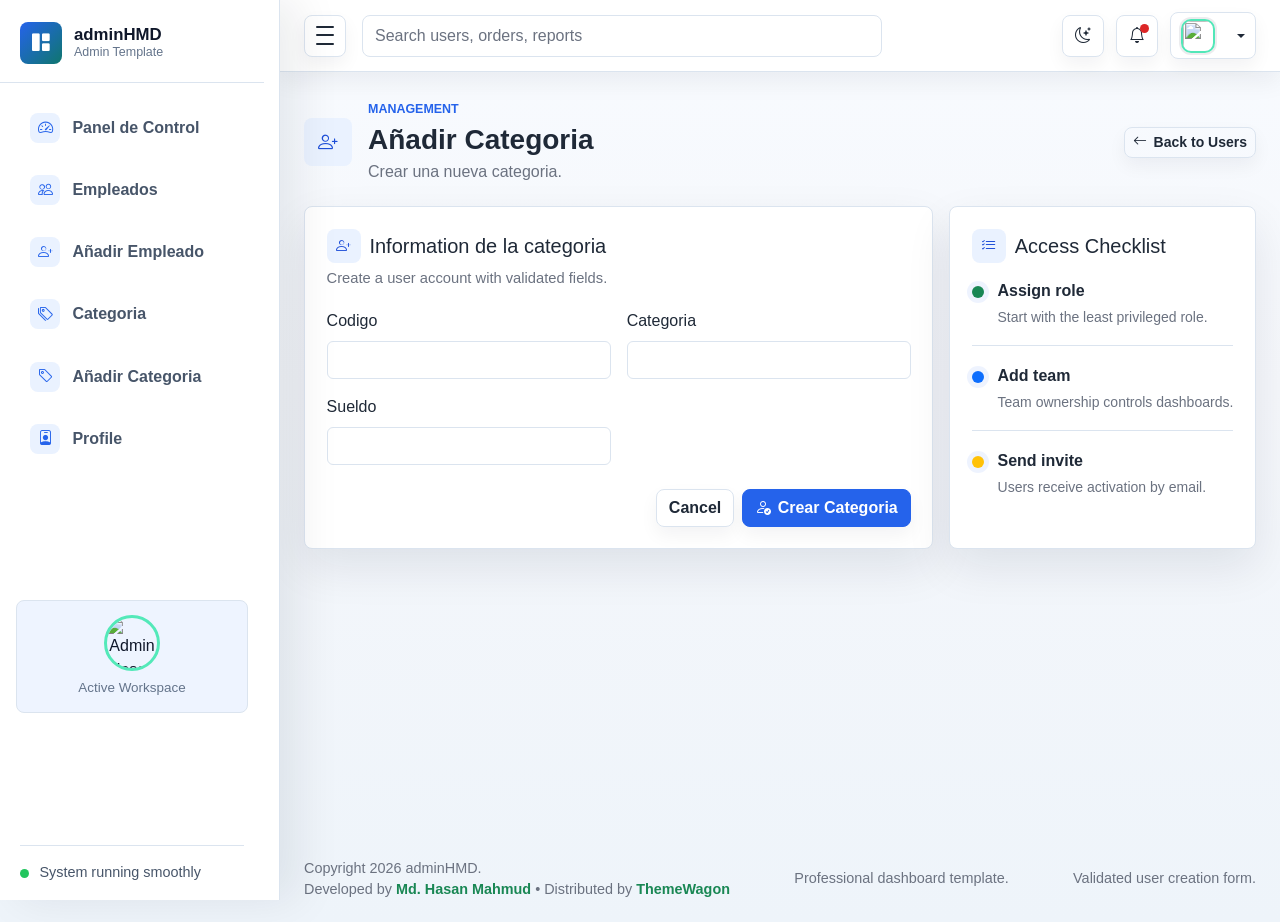
==== Front-end2/adminhmd-1.0.0/html/addCategoria.html @ ddd58ca4 "Commit inicial" ====
<!DOCTYPE html>
<html lang="en">
<head>
  <meta charset="UTF-8">
  <meta name="viewport" content="width=device-width, initial-scale=1.0">
  <meta name="description" content="adminHMD professional admin dashboard template">
  <title>Añadir Categoria | adminHMD</title>

  <link rel="stylesheet" href="../assets/css/bootstrap.min.css">
  <link rel="stylesheet" href="../assets/vendors/bootstrap-icons/bootstrap-icons.css">
  <link rel="stylesheet" href="../assets/css/style.css">
</head>

<body>
  <div class="admin-shell">
    <div class="sidebar-backdrop" data-sidebar-close></div>
    <aside class="admin-sidebar" id="adminSidebar" aria-label="Main navigation">
      <div class="sidebar-header">
        <a class="brand-mark" href="index.html" aria-label="adminHMD dashboard">
          <span class="brand-icon"><i class="bi bi-grid-1x2-fill" aria-hidden="true"></i></span>
          <span class="brand-copy">
            <span class="brand-title">adminHMD</span>
            <span class="brand-subtitle">Admin Template</span>
          </span>
        </a>
      </div>

      <nav class="sidebar-nav">
        <a class="nav-link" href="index.html">
          <span class="nav-icon"><i class="bi bi-speedometer2"></i></span>
          <span class="nav-text">Panel de Control</span>
        </a>
        <a class="nav-link" href="empleados.html">
          <span class="nav-icon"><i class="bi bi-people" ></i></span>
          <span class="nav-text">Empleados</span>
        </a>
        <a class="nav-link" href="addEmpleado.html" aria-current="page">
          <span class="nav-icon"><i class="bi bi-person-plus" ></i></span>
          <span class="nav-text">Añadir Empleado</span>
        </a>
        <a class="nav-link" href="categoria.html">
          <span class="nav-icon"><i class="bi bi-tags" ></i></span>
          <span class="nav-text">Categoria</span>
        </a>
        <a class="nav-link" href="addCategoria.html">
          <span class="nav-icon"><i class="bi-tag" aria-hidden="true"></i></span>
          <span class="nav-text">Añadir Categoria</span>
        </a>
        <a class="nav-link" href="profile.html">
          <span class="nav-icon"><i class="bi bi-person-badge" ></i></span>
          <span class="nav-text">Profile</span>
        </a>
      </nav>

      <div class="sidebar-user">
        <img class="avatar-img avatar-md sidebar-user-avatar" src="../assets/images/avatar/avatar.jpg" alt="Admin Hasan">
        <strong><span class="sidebar-username"></span></strong>
        <small>Active Workspace</small>
      </div>

      <div class="sidebar-footer">
        <span class="status-dot"></span>
        <span class="sidebar-footer-text">System running smoothly</span>
      </div>
    </aside>

    <div class="admin-main">
      <nav class="navbar admin-navbar navbar-expand bg-white">
        <div class="container-fluid px-3 px-lg-4">
          <button class="sidebar-toggle" type="button" data-sidebar-toggle aria-controls="adminSidebar" aria-expanded="true" aria-label="Toggle sidebar">
            <span></span>
            <span></span>
            <span></span>
          </button>

          <form class="d-none d-md-flex ms-3 flex-grow-1" role="search">
            <input class="form-control search-input" type="search" placeholder="Search users, orders, reports" aria-label="Search">
          </form>

          <div class="navbar-actions ms-auto">
            <button class="icon-button theme-toggle" type="button" data-theme-toggle aria-label="Switch color theme" title="Switch color theme">
              <i class="bi bi-moon-stars" data-theme-icon aria-hidden="true"></i>
            </button>
            <div class="dropdown">
              <button class="icon-button" type="button" data-bs-toggle="dropdown" aria-expanded="false" aria-label="Notifications">
                <span class="notification-dot"></span>
                <i class="bi bi-bell" aria-hidden="true"></i>
              </button>
              <div class="dropdown-menu dropdown-menu-end notification-menu">
                <div class="dropdown-header fw-bold text-body">Notifications</div>
                <a class="dropdown-item" href="users.html">
                  <span class="notification-title">New user registered</span>
                  <span class="notification-time">4 minutes ago</span>
                </a>
                <a class="dropdown-item" href="charts.html">
                  <span class="notification-title">Revenue target reached</span>
                  <span class="notification-time">32 minutes ago</span>
                </a>
                <a class="dropdown-item" href="settings.html">
                  <span class="notification-title">Security review completed</span>
                  <span class="notification-time">1 hour ago</span>
                </a>
              </div>
            </div>

            <div class="dropdown">
              <button class="profile-button dropdown-toggle" type="button" data-bs-toggle="dropdown" aria-expanded="false">
                <img class="avatar-img avatar-sm" src="../assets/images/avatar/avatar.jpg" alt="">
                <span class="profile-name d-none d-sm-inline"></span>
              </button>
              <ul class="dropdown-menu dropdown-menu-end">
                <li><a class="dropdown-item" href="profile.html">Profile</a></li>
                <li><a class="dropdown-item" href="settings.html">Account settings</a></li>
                <li><hr class="dropdown-divider"></li>
                <li><a class="dropdown-item" href="login.html">Sign out</a></li>
              </ul>
            </div>
          </div>
        </div>
      </nav>

      <main class="dashboard-content">
        <div class="container-fluid px-3 px-lg-4 py-4">
          <div class="page-heading">
            <div class="page-heading-copy">
              <span class="page-icon"><i class="bi bi-person-plus" aria-hidden="true"></i></span>
              <div>
                <p class="eyebrow mb-1">Management</p>
                <h1 class="h3 mb-1">Añadir Categoria</h1>
                <p class="text-muted mb-0">Crear una nueva categoria.</p>
              </div>
            </div>
            <div class="heading-actions"><a class="btn btn-outline-secondary btn-sm" href="categoria.html"><i class="bi bi-arrow-left" aria-hidden="true"></i> Back to Users</a></div>
          </div>

          <section class="row g-3">
            <div class="col-12 col-xl-8">
              <form id="anadirCategoria" class="panel needs-validation" novalidate>
                <div class="panel-header"><div><h2 class="h5 mb-1 section-title"><i class="bi bi-person-plus" aria-hidden="true"></i><span>Information de la categoria</span></h2><p class="text-muted mb-0">Create a user account with validated fields.</p></div></div>
                <div class="row g-3">
                  <div class="col-md-6"><label class="form-label" for="codigo">Codigo</label><input class="form-control" id="codigo" type="text" required><div class="invalid-feedback">Codigo is required.</div></div>
                  <div class="col-md-6"><label class="form-label" for="categoria">Categoria</label><input class="form-control" id="categoria" type="text" required><div class="invalid-feedback">Categoria is required.</div></div>
                  <div class="col-md-6"><label class="form-label" for="sueldo">Sueldo</label><input class="form-control" id="sueldo" type="number" required><div class="invalid-feedback">Sueldo is required.</div></div>
                </div>
                <div class="d-flex flex-wrap justify-content-end gap-2 mt-4"><a class="btn btn-outline-secondary" href="addCategoria.html">Cancel</a><button class="btn btn-primary" type="submit"><i class="bi bi-person-check" aria-hidden="true"></i> Crear Categoria</button></div>
              </form>
            </div>
            <div class="col-12 col-xl-4">
              <div class="panel h-100">
                <h2 class="h5 mb-3 section-title"><i class="bi bi-list-check" aria-hidden="true"></i><span>Access Checklist</span></h2>
                <div class="activity-list">
                  <div class="activity-item"><span class="activity-dot bg-success"></span><div><p class="mb-1 fw-semibold">Assign role</p><p class="text-muted small mb-0">Start with the least privileged role.</p></div></div>
                  <div class="activity-item"><span class="activity-dot bg-primary"></span><div><p class="mb-1 fw-semibold">Add team</p><p class="text-muted small mb-0">Team ownership controls dashboards.</p></div></div>
                  <div class="activity-item"><span class="activity-dot bg-warning"></span><div><p class="mb-1 fw-semibold">Send invite</p><p class="text-muted small mb-0">Users receive activation by email.</p></div></div>
                </div>
              </div>
            </div>
          </section>
        </div>
      </main>

      <footer class="admin-footer">
        <div class="container-fluid px-3 px-lg-4">
          <span>Copyright 2026 adminHMD. <br> Developed by <a target="_blank" class="fw-bold text-success" href="https://github.com/HasanMahmudDev">Md. Hasan Mahmud</a> • Distributed by <a target="_blank" class="fw-bold text-success" href="https://themewagon.com">ThemeWagon</a> </span>
          <span>Professional dashboard template.</span>
          <span>Validated user creation form.</span>
        </div>
      </footer>
    </div>
  </div>

  <script src="../assets/js/bootstrap.bundle.min.js"></script>
  <script src="../assets/js/main.js"></script>
  <script src="assets/js/categoria/addCategoria.js"></script>
  <script src="assets/js/categoria/usuario.js"></script>
</body>
</html>
---- Front-end2/adminhmd-1.0.0/assets/css/style.css ----
:root {
  --sidebar-width: 280px;
  --sidebar-mini-width: 84px;
  --admin-bg: #f5f7fb;
  --admin-surface: #ffffff;
  --admin-surface-soft: #f8fafc;
  --admin-border: #dbe4ef;
  --admin-text: #1f2937;
  --admin-muted: #6b7280;
  --admin-primary: #2563eb;
  --admin-primary-dark: #1d4ed8;
  --admin-success: #0f766e;
  --admin-warning: #d97706;
  --admin-danger: #dc2626;
  --admin-sidebar: #111827;
  --admin-sidebar-soft: #1f2937;
  --admin-shadow-sm: 0 10px 24px rgba(15, 23, 42, 0.06);
  --admin-shadow: 0 18px 46px rgba(15, 23, 42, 0.09);
  --admin-shadow-lg: 0 26px 70px rgba(15, 23, 42, 0.12);
  --admin-ring: 0 0 0 4px rgba(37, 99, 235, 0.12);
}

* {
  box-sizing: border-box;
}

html {
  min-height: 100%;
}

body {
  min-height: 100vh;
  margin: 0;
  background: linear-gradient(180deg, #f8fbff 0%, var(--admin-bg) 42%, #eef4fa 100%);
  color: var(--admin-text);
  font-family: "Segoe UI", Arial, sans-serif;
}

a {
  text-decoration: none;
}

.admin-shell {
  min-height: 100vh;
}

.admin-sidebar {
  position: fixed;
  inset: 0 auto 0 0;
  z-index: 1040;
  width: var(--sidebar-width);
  display: flex;
  flex-direction: column;
  overflow-x: hidden;
  overflow-y: auto;
  /* Reserve scrollbar gutter to keep inner content width stable so header/footer dividers align with scrollbar */
  scrollbar-gutter: stable;
  background: var(--admin-sidebar);
  color: #ffffff;
  box-shadow: 18px 0 42px rgba(15, 23, 42, 0.18);
  transform: translateX(0);
  transition: width 0.2s ease, transform 0.2s ease;
}

.sidebar-header {
  padding: 1.35rem 1.25rem 1.15rem;
  margin-inline: 0;
  border-bottom: 1px solid rgba(255, 255, 255, 0.08);
}

.brand-mark {
  display: flex;
  align-items: center;
  gap: 0.75rem;
  min-width: 0;
  color: #ffffff;
}

.brand-mark:hover,
.brand-mark:focus {
  color: #ffffff;
}

.brand-icon,
.profile-avatar,
.metric-icon,
.nav-icon {
  display: inline-grid;
  place-items: center;
  flex: 0 0 auto;
  font-weight: 800;
}

.brand-icon {
  width: 42px;
  height: 42px;
  border-radius: 8px;
  background: linear-gradient(135deg, #2563eb, #0f766e);
  color: #ffffff;
}

.brand-copy,
.brand-title,
.brand-subtitle,
.nav-text,
.sidebar-footer-text {
  min-width: 0;
  transition: opacity 0.16s ease, width 0.16s ease;
}

.brand-title,
.brand-subtitle {
  display: block;
  line-height: 1.2;
  white-space: nowrap;
}

.brand-title {
  font-size: 1.05rem;
  font-weight: 800;
}

.brand-subtitle {
  color: #9ca3af;
  font-size: 0.78rem;
}

.sidebar-nav {
  display: grid;
  gap: 0.45rem;
  padding: 1.1rem 1rem;
}

.sidebar-nav .nav-link {
  display: flex;
  align-items: center;
  gap: 0.75rem;
  min-height: 48px;
  padding: 0.78rem 0.9rem;
  border-radius: 8px;
  color: #d1d5db;
  font-weight: 700;
  transition: background 0.16s ease, color 0.16s ease, transform 0.16s ease;
  white-space: nowrap;
}

.sidebar-nav .nav-link:hover,
.sidebar-nav .nav-link:focus,
.sidebar-nav .nav-link.active {
  background: var(--admin-sidebar-soft);
  color: #ffffff;
}

.sidebar-nav .nav-link:hover,
.sidebar-nav .nav-link:focus {
  transform: translateX(2px);
}

.nav-icon {
  width: 30px;
  height: 30px;
  border-radius: 8px;
  background: rgba(255, 255, 255, 0.08);
  color: #bfdbfe;
  font-size: 0.76rem;
}

.sidebar-footer {
  display: flex;
  align-items: center;
  gap: 0.65rem;
  margin-top: auto;
  margin-inline: 1.25rem;
  padding: 1rem 0;
  color: #d1d5db;
  border-top: 1px solid rgba(255, 255, 255, 0.08);
  font-size: 0.9rem;
  white-space: nowrap;
}

.sidebar-user {
  margin: auto 1rem 1rem;
  padding: 0.85rem;
  display: grid;
  justify-items: center;
  gap: 0.22rem;
  border: 1px solid var(--admin-sidebar-border);
  border-radius: 8px;
  background: var(--admin-sidebar-soft);
  text-align: center;
}

.sidebar-user-avatar {
  border: 3px solid #53e9b9;
}

.sidebar-user strong {
  color: var(--admin-sidebar-text-strong);
  font-size: 1rem;
  line-height: 1.1;
}

.sidebar-user small {
  color: var(--admin-sidebar-muted);
  font-size: 0.84rem;
}

.status-dot,
.notification-dot {
  width: 9px;
  height: 9px;
  border-radius: 50%;
}

.status-dot {
  flex: 0 0 auto;
  background: #22c55e;
}

.sidebar-backdrop {
  position: fixed;
  inset: 0;
  z-index: 1030;
  display: none;
  background: rgba(15, 23, 42, 0.5);
}

.admin-main {
  width: auto;
  min-width: 0;
  min-height: 100vh;
  margin-left: var(--sidebar-width);
  transition: margin-left 0.2s ease;
}

.admin-navbar {
  position: sticky;
  top: 0;
  z-index: 1020;
  min-height: 72px;
  border-bottom: 1px solid var(--admin-border);
  box-shadow: var(--admin-shadow-sm);
}

.admin-navbar.bg-white {
  background-color: rgba(255, 255, 255, 0.94) !important;
  backdrop-filter: blur(14px);
}

.sidebar-toggle {
  width: 42px;
  height: 42px;
  display: inline-grid;
  place-items: center;
  gap: 4px;
  padding: 9px;
  border: 1px solid var(--admin-border);
  border-radius: 8px;
  background: #ffffff;
  box-shadow: 0 8px 18px rgba(15, 23, 42, 0.05);
  transition: border-color 0.16s ease, background 0.16s ease, box-shadow 0.16s ease;
}

.sidebar-toggle:hover,
.sidebar-toggle:focus {
  border-color: #bfdbfe;
  background: #f8fbff;
  box-shadow: var(--admin-ring);
}

.sidebar-toggle span {
  width: 18px;
  height: 2px;
  display: block;
  background: var(--admin-text);
  border-radius: 999px;
}

.search-input {
  max-width: 520px;
  border-color: var(--admin-border);
  border-radius: 8px;
  background: var(--admin-surface-soft);
  min-height: 42px;
  box-shadow: none;
}

.search-input:focus {
  border-color: #93c5fd;
  box-shadow: var(--admin-ring);
}

.navbar-actions {
  display: flex;
  align-items: center;
  gap: 0.75rem;
}

.icon-button,
.profile-button {
  border: 1px solid var(--admin-border);
  background: #ffffff;
  color: var(--admin-text);
  box-shadow: 0 8px 18px rgba(15, 23, 42, 0.05);
  transition: border-color 0.16s ease, box-shadow 0.16s ease, transform 0.16s ease;
}

.icon-button:hover,
.icon-button:focus,
.profile-button:hover,
.profile-button:focus {
  border-color: #bfdbfe;
  box-shadow: var(--admin-ring);
}

.icon-button {
  position: relative;
  width: 42px;
  height: 42px;
  border-radius: 8px;
  font-weight: 800;
}

.notification-dot {
  position: absolute;
  top: 8px;
  right: 8px;
  background: var(--admin-danger);
}

.notification-menu {
  width: min(320px, calc(100vw - 2rem));
  border: 1px solid var(--admin-border);
  border-radius: 8px;
  box-shadow: var(--admin-shadow);
}

.notification-menu .dropdown-item {
  display: grid;
  gap: 0.2rem;
  padding-block: 0.7rem;
}

.notification-title {
  font-weight: 700;
}

.notification-time {
  color: var(--admin-muted);
  font-size: 0.82rem;
}

.profile-button {
  display: flex;
  align-items: center;
  gap: 0.55rem;
  min-height: 42px;
  padding: 0.35rem 0.65rem;
  border-radius: 8px;
  font-weight: 700;
}

.profile-avatar {
  width: 30px;
  height: 30px;
  border-radius: 8px;
  background: #e0ecff;
  color: var(--admin-primary-dark);
  font-size: 0.76rem;
}

.avatar-img {
  display: block;
  flex: 0 0 auto;
  object-fit: cover;
  object-position: center;
}

.avatar-sm {
  width: 34px;
  height: 34px;
  border-radius: 10px;
}

.avatar-md {
  width: 56px;
  height: 56px;
  border-radius: 50%;
}

.avatar-xl {
  width: 78px;
  height: 78px;
  border-radius: 50%;
}

.profile-button .avatar-sm {
  border: 2px solid #52e7b8;
  box-shadow: 0 0 0 2px rgba(15, 23, 42, 0.08);
}

html[data-theme="dark"] .profile-button .avatar-sm {
  border-color: #54f0be;
  box-shadow: 0 0 0 2px rgba(255, 255, 255, 0.08);
}

.dashboard-content {
  min-height: calc(100vh - 132px);
}

.dashboard-content > .container-fluid {
  padding-top: 1.75rem !important;
  padding-bottom: 1.75rem !important;
}

.page-heading,
.panel-header,
.metric-top {
  display: flex;
  align-items: center;
  justify-content: space-between;
  gap: 1rem;
}

.page-heading {
  margin-bottom: 1.35rem;
}

.page-heading h1 {
  font-weight: 800;
  letter-spacing: 0;
}

.eyebrow {
  color: var(--admin-primary);
  font-size: 0.78rem;
  font-weight: 800;
  text-transform: uppercase;
}

.heading-actions {
  display: flex;
  flex-wrap: wrap;
  justify-content: flex-end;
  gap: 0.65rem;
}

.btn {
  border-radius: 8px;
  font-weight: 700;
  box-shadow: 0 8px 18px rgba(15, 23, 42, 0.05);
  transition: border-color 0.16s ease, background 0.16s ease, box-shadow 0.16s ease, transform 0.16s ease;
}

.btn:hover,
.btn:focus {
  transform: translateY(-1px);
}

.btn-primary {
  border-color: var(--admin-primary);
  background: var(--admin-primary);
}

.btn-primary:hover,
.btn-primary:focus {
  border-color: var(--admin-primary-dark);
  background: var(--admin-primary-dark);
}

.metric-card,
.panel {
  border: 1px solid var(--admin-border);
  border-radius: 8px;
  background: var(--admin-surface);
  box-shadow: var(--admin-shadow);
}

.metric-card {
  position: relative;
  min-height: 164px;
  padding: 1.35rem;
  overflow: hidden;
  transition: border-color 0.18s ease, box-shadow 0.18s ease, transform 0.18s ease;
}

.metric-card::before {
  content: "";
  position: absolute;
  inset: 0 auto 0 0;
  width: 4px;
  background: var(--metric-color, var(--admin-primary));
}

.metric-card:hover {
  border-color: #c6d5e8;
  box-shadow: var(--admin-shadow-lg);
  transform: translateY(-3px);
}

.metric-primary {
  --metric-color: var(--admin-primary);
}

.metric-success {
  --metric-color: var(--admin-success);
}

.metric-warning {
  --metric-color: var(--admin-warning);
}

.metric-danger {
  --metric-color: var(--admin-danger);
}

.metric-label {
  color: var(--admin-muted);
  font-size: 0.78rem;
  font-weight: 800;
  text-transform: uppercase;
}

.metric-icon {
  width: 42px;
  height: 42px;
  border-radius: 8px;
  background: #eaf2ff;
  color: var(--metric-color, var(--admin-primary));
  box-shadow: inset 0 0 0 1px rgba(255, 255, 255, 0.7);
}

.metric-success .metric-icon {
  background: #e7f6f3;
}

.metric-warning .metric-icon {
  background: #fff4df;
}

.metric-danger .metric-icon {
  background: #ffecec;
}

.metric-value {
  margin-top: 1rem;
  color: var(--admin-text);
  font-size: 2.18rem;
  font-weight: 800;
  line-height: 1;
}

.metric-meta {
  display: flex;
  flex-wrap: wrap;
  gap: 0.35rem;
  margin-top: 0.9rem;
  color: var(--admin-muted);
  font-size: 0.9rem;
  font-weight: 700;
}

.panel {
  padding: 1.35rem;
  transition: border-color 0.18s ease, box-shadow 0.18s ease;
}

.panel:hover {
  border-color: #c6d5e8;
  box-shadow: var(--admin-shadow-lg);
}

.panel-header {
  margin-bottom: 1.25rem;
}

.panel-header p {
  font-size: 0.92rem;
}

.chart-bars {
  height: 292px;
  display: grid;
  grid-template-columns: repeat(6, minmax(38px, 1fr));
  align-items: end;
  gap: 1rem;
  padding: 1.2rem 0.4rem 0;
  border-radius: 8px;
  background: linear-gradient(180deg, #f8fafc 0%, #ffffff 100%);
}

.chart-column {
  height: 100%;
  display: grid;
  grid-template-rows: 1fr auto;
  align-items: end;
  gap: 0.6rem;
  color: var(--admin-muted);
  font-size: 0.84rem;
  font-weight: 700;
  text-align: center;
}

.chart-column span {
  width: 100%;
  height: var(--bar-size);
  min-height: 28px;
  display: block;
  border-radius: 8px 8px 3px 3px;
  background: linear-gradient(180deg, var(--admin-primary), var(--admin-success));
  box-shadow: 0 10px 20px rgba(37, 99, 235, 0.18);
}

.bar-42 {
  --bar-size: 42%;
}

.bar-58 {
  --bar-size: 58%;
}

.bar-51 {
  --bar-size: 51%;
}

.bar-72 {
  --bar-size: 72%;
}

.bar-66 {
  --bar-size: 66%;
}

.bar-83 {
  --bar-size: 83%;
}

.activity-list {
  display: grid;
  gap: 1.1rem;
}

.activity-item {
  display: grid;
  grid-template-columns: auto 1fr;
  gap: 0.85rem;
  padding-bottom: 1.1rem;
  border-bottom: 1px solid var(--admin-border);
}

.activity-item:last-child {
  padding-bottom: 0;
  border-bottom: 0;
}

.activity-dot {
  width: 12px;
  height: 12px;
  margin-top: 0.45rem;
  border-radius: 50%;
  box-shadow: 0 0 0 5px rgba(37, 99, 235, 0.08);
}

.table {
  --bs-table-bg: transparent;
  table-layout: fixed;
}

.table thead th {
  color: #8ea3c0;
  font-size: 12px;
  font-weight: 600;
  text-transform: uppercase;
  letter-spacing: .5px;
  border-bottom: 1px solid rgba(255,255,255,0.08);
}
.email-cell{
  max-width: 180px;
  overflow: hidden;
  text-overflow: ellipsis;
  white-space: nowrap;
}
.categoria{
  max-width: 180px;
  overflow: hidden;
  text-overflow: ellipsis;
  white-space: nowrap;
}
.table tbody td {
  min-width: 120px;
  padding: 0.8rem 0.75rem;
  vertical-align: middle;
}

.table tbody tr {
  transition: background 0.16s ease;
}

.table tbody tr:hover {
  background: rgba(255,255,255,0.04);
}

.badge {
  border-radius: 8px;
  padding: 0.45rem 0.65rem;
}

.table-search {
  width: min(260px, 100%);
  border-color: var(--admin-border);
  border-radius: 8px;
}

.table-media {
  display: flex;
  align-items: center;
  gap: 0.7rem;
}

.product-thumb {
  width: 42px;
  height: 42px;
  border-radius: 8px;
  object-fit: cover;
  flex: 0 0 auto;
  border: 1px solid var(--admin-border);
}

.profile-avatar-lg {
  width: 92px;
  height: 92px;
  border-radius: 8px;
  font-size: 1.5rem;
}

.profile-hero {
  display: grid;
  justify-items: center;
}

.profile-card {
  overflow: hidden;
}

.profile-cover {
  margin: -1.35rem -1.35rem 0.9rem;
  height: 96px;
  border-bottom: 1px solid var(--admin-border);
}

.profile-cover img {
  width: 100%;
  height: 100%;
  display: block;
  object-fit: cover;
  object-position: center;
}

.profile-photo {
  margin-top: -44px;
  border: 4px solid var(--admin-surface);
  box-shadow: var(--admin-shadow-sm);
}

.info-list,
.settings-list,
.legend-list {
  display: grid;
  gap: 0.85rem;
}

.info-list div,
.mini-card,
.settings-row,
.legend-list div {
  border: 1px solid var(--admin-border);
  border-radius: 8px;
  background: var(--admin-surface-soft);
}

.info-list div,
.legend-list div {
  display: flex;
  align-items: center;
  justify-content: space-between;
  gap: 1rem;
  padding: 0.85rem;
}

.info-list span,
.mini-card span,
.settings-row small {
  color: var(--admin-muted);
  font-size: 0.84rem;
}

.info-list strong,
.mini-card strong {
  text-align: right;
}

.mini-card {
  display: grid;
  gap: 0.35rem;
  min-height: 104px;
  align-content: center;
  padding: 1rem;
}

.mini-card strong {
  color: var(--admin-text);
  font-size: 1.05rem;
}

.settings-row {
  display: flex;
  align-items: center;
  justify-content: space-between;
  gap: 1rem;
  padding: 1rem;
  cursor: pointer;
}

.settings-row span {
  display: grid;
  gap: 0.2rem;
}

.donut-chart {
  width: 190px;
  height: 190px;
  display: grid;
  place-items: center;
  border-radius: 50%;
  background: conic-gradient(var(--admin-primary) 0 42%, var(--admin-success) 42% 68%, var(--admin-warning) 68% 86%, var(--admin-danger) 86% 100%);
  box-shadow: var(--admin-shadow-sm);
}

.donut-chart span {
  width: 112px;
  height: 112px;
  display: grid;
  place-items: center;
  border-radius: 50%;
  background: #ffffff;
  color: var(--admin-text);
  font-size: 1.65rem;
  font-weight: 800;
}

.legend-list div {
  padding: 0.75rem 0.85rem;
}

.legend-dot {
  width: 10px;
  height: 10px;
  flex: 0 0 auto;
  border-radius: 50%;
}

.legend-list strong {
  margin-left: auto;
}

.progress {
  height: 1.15rem;
  border-radius: 8px;
  background: #e8eef6;
}

.progress-bar {
  border-radius: 8px;
  font-size: 0.75rem;
  font-weight: 800;
}

.progress-42 {
  width: 42%;
}

.progress-58 {
  width: 58%;
}

.progress-72 {
  width: 72%;
}

.blank-panel {
  min-height: 440px;
  display: grid;
  place-items: center;
  text-align: center;
}

.blank-state {
  max-width: 440px;
  display: grid;
  justify-items: center;
}

.blank-visual {
  width: 88px;
  height: 88px;
  object-fit: contain;
  margin-bottom: 0.9rem;
}

.auth-body {
  min-height: 100vh;
  background: linear-gradient(135deg, #f8fbff 0%, #eaf2ff 44%, #eef8f6 100%);
}

.auth-page,
.error-page {
  min-height: 100vh;
  display: grid;
  place-items: center;
  padding: 1.5rem;
}

.auth-card,
.error-card {
  width: min(100%, 460px);
  border: 1px solid var(--admin-border);
  border-radius: 8px;
  background: rgba(255, 255, 255, 0.96);
  box-shadow: var(--admin-shadow-lg);
}

.auth-card {
  padding: 1.5rem;
}

.auth-visual {
  margin-bottom: 1rem;
  height: 96px;
  border: 1px solid var(--admin-border);
  border-radius: 8px;
  overflow: hidden;
}

.auth-visual img {
  width: 100%;
  height: 100%;
  display: block;
  object-fit: cover;
  object-position: center;
}

.error-card {
  padding: 2rem;
  text-align: center;
}

.error-illustration {
  width: min(260px, 100%);
  max-height: 132px;
  object-fit: contain;
  margin: 0 auto 0.55rem;
}

.auth-brand {
  display: flex;
  align-items: center;
  gap: 0.75rem;
  margin-bottom: 1.5rem;
  color: var(--admin-text);
}

.auth-brand:hover,
.auth-brand:focus {
  color: var(--admin-text);
}

.auth-brand span:last-child {
  display: grid;
  line-height: 1.2;
}

.auth-brand small,
.auth-footer {
  color: var(--admin-muted);
}

.auth-footer {
  margin-top: 1.2rem;
  text-align: center;
  font-size: 0.92rem;
}

.error-code {
  color: var(--admin-primary);
  font-size: clamp(5rem, 18vw, 8rem);
  font-weight: 800;
  line-height: 1;
}

.admin-footer {
  padding: 1.1rem 0 1.35rem;
  color: var(--admin-muted);
  font-size: 0.9rem;
}

.admin-footer .container-fluid {
  display: flex;
  align-items: center;
  justify-content: space-between;
  gap: 1rem;
}

@media (min-width: 992px) {
  body.sidebar-mini .admin-sidebar {
    width: var(--sidebar-mini-width);
  }

  body.sidebar-mini .admin-main {
    margin-left: var(--sidebar-mini-width);
  }

  body.sidebar-mini .brand-copy,
  body.sidebar-mini .nav-text,
  body.sidebar-mini .sidebar-footer-text {
    width: 0;
    opacity: 0;
    overflow: hidden;
  }

  body.sidebar-mini .sidebar-header,
  body.sidebar-mini .sidebar-footer {
    margin-inline: 1rem;
    padding-inline: 0;
  }

  body.sidebar-mini .sidebar-nav .nav-link {
    justify-content: center;
    padding-inline: 0.65rem;
  }

  body.sidebar-mini .sidebar-nav .nav-link:hover,
  body.sidebar-mini .sidebar-nav .nav-link:focus {
    transform: none;
  }
}

@media (max-width: 991.98px) {
  .admin-sidebar {
    width: min(var(--sidebar-width), calc(100vw - 48px));
    transform: translateX(-100%);
  }

  .admin-main {
    margin-left: 0;
  }

  body.sidebar-open {
    overflow: hidden;
  }

  body.sidebar-open .admin-sidebar {
    transform: translateX(0);
  }

  body.sidebar-open .sidebar-backdrop {
    display: block;
  }
}

@media (max-width: 575.98px) {
  .page-heading,
  .panel-header {
    align-items: flex-start;
    flex-direction: column;
  }

  .heading-actions {
    width: 100%;
    justify-content: stretch;
  }

  .heading-actions .btn {
    flex: 1 1 0;
  }

  .chart-bars {
    height: 220px;
    gap: 0.6rem;
    padding-inline: 0.25rem;
  }

  .metric-value {
    font-size: 1.85rem;
  }

  .metric-card,
  .panel {
    padding: 1.1rem;
  }

  .admin-footer .container-fluid {
    align-items: flex-start;
    flex-direction: column;
  }
}

@media (prefers-reduced-motion: reduce) {
  .sidebar-nav .nav-link,
  .sidebar-toggle,
  .icon-button,
  .profile-button,
  .btn,
  .metric-card,
  .panel,
  .table tbody tr {
    transition: none;
  }

  .sidebar-nav .nav-link:hover,
  .sidebar-nav .nav-link:focus,
  .btn:hover,
  .btn:focus,
  .metric-card:hover {
    transform: none;
  }
}

html[data-theme="dark"] {
  --admin-bg: #0f172a;
  --admin-surface: #182235;
  --admin-surface-soft: #111827;
  --admin-border: #2f3b52;
  --admin-text: #e5edf7;
  --admin-muted: #9aa8bd;
  --admin-primary: #60a5fa;
  --admin-primary-dark: #3b82f6;
  --admin-success: #2dd4bf;
  --admin-warning: #fbbf24;
  --admin-danger: #f87171;
  --admin-sidebar: #090f1d;
  --admin-sidebar-soft: #172033;
  --admin-shadow-sm: 0 10px 24px rgba(0, 0, 0, 0.24);
  --admin-shadow: 0 18px 46px rgba(0, 0, 0, 0.32);
  --admin-shadow-lg: 0 26px 70px rgba(0, 0, 0, 0.42);
  --admin-ring: 0 0 0 4px rgba(96, 165, 250, 0.18);
}

html[data-theme="dark"] body {
  background: linear-gradient(180deg, #111827 0%, var(--admin-bg) 48%, #0b1120 100%);
}

.brand-icon {
  font-size: 1.1rem;
}

.nav-icon {
  font-size: 0.95rem;
}

.theme-toggle i {
  font-size: 1rem;
}

.admin-navbar.bg-white,
.sidebar-toggle,
.icon-button,
.profile-button {
  background-color: var(--admin-surface) !important;
  color: var(--admin-text);
}

html[data-theme="dark"] .admin-navbar.bg-white {
  background-color: rgba(24, 34, 53, 0.92) !important;
}

html[data-theme="dark"] .profile-avatar {
  background: #1e3a5f;
  color: #bfdbfe;
}

.page-heading-copy {
  display: flex;
  align-items: center;
  justify-content: flex-start;
  gap: 1rem;
  min-width: 0;
}

.page-icon,
.section-title i {
  display: inline-grid;
  place-items: center;
  flex: 0 0 auto;
  border-radius: 8px;
  background: #eaf2ff;
  color: var(--admin-primary-dark);
}

.page-icon {
  width: 48px;
  height: 48px;
  font-size: 1.25rem;
}

.section-title {
  display: inline-flex;
  align-items: center;
  gap: 0.55rem;
}

.section-title i {
  width: 34px;
  height: 34px;
  font-size: 0.95rem;
}

html[data-theme="dark"] .page-icon,
html[data-theme="dark"] .section-title i {
  background: #1e3a5f;
  color: #bfdbfe;
}

.btn {
  display: inline-flex;
  align-items: center;
  justify-content: center;
  gap: 0.4rem;
}

.btn-light {
  border-color: var(--admin-border);
  background: var(--admin-surface-soft);
  color: var(--admin-text);
}

.btn-outline-secondary {
  border-color: var(--admin-border);
  color: var(--admin-text);
}

.btn-outline-secondary:hover,
.btn-outline-secondary:focus {
  border-color: var(--admin-primary);
  background: #eaf2ff;
  color: var(--admin-primary-dark);
}

html[data-theme="dark"] .btn-outline-secondary:hover,
html[data-theme="dark"] .btn-outline-secondary:focus {
  background: #1e3a5f;
  color: #bfdbfe;
}

html[data-theme="dark"] .chart-bars {
  background: linear-gradient(180deg, #111827 0%, #182235 100%);
}

html[data-theme="dark"] .table tbody tr:hover {
  background: #111827;
}

html[data-theme="dark"] .progress {
  background: #243149;
}

html[data-theme="dark"] .auth-body {
  background: linear-gradient(135deg, #0b1120 0%, #111827 48%, #10201f 100%);
}

.auth-card,
.error-card {
  background: var(--admin-surface);
}

.auth-theme-toggle {
  position: fixed;
  top: 1rem;
  right: 1rem;
  z-index: 10;
}

.dropdown-menu,
.modal-content,
.accordion-item,
.accordion-button {
  border-color: var(--admin-border);
  background-color: var(--admin-surface);
  color: var(--admin-text);
}

.dropdown-item,
.accordion-body {
  color: var(--admin-text);
}

.dropdown-item:hover,
.dropdown-item:focus,
.accordion-button:not(.collapsed) {
  background-color: var(--admin-surface-soft);
  color: var(--admin-text);
}

.form-control,
.form-select {
  border-color: var(--admin-border);
  background-color: var(--admin-surface);
  color: var(--admin-text);
}

.form-control:focus,
.form-select:focus {
  border-color: #93c5fd;
  background-color: var(--admin-surface);
  color: var(--admin-text);
  box-shadow: var(--admin-ring);
}

.form-control::placeholder {
  color: var(--admin-muted);
}

.text-muted {
  color: var(--admin-muted) !important;
}

html[data-theme="dark"] .text-body {
  color: var(--admin-text) !important;
}

html[data-theme="dark"] .text-bg-secondary {
  background-color: #334155 !important;
  color: #e5edf7 !important;
}

@media (max-width: 767.98px) {
  .navbar-actions {
    gap: 0.5rem;
  }

  .icon-button,
  .profile-button,
  .sidebar-toggle {
    width: 40px;
    height: 40px;
  }

  .profile-button {
    padding: 0.3rem;
  }

  .page-heading-copy {
    align-items: flex-start;
  }
}

@media (max-width: 575.98px) {
  .page-heading-copy {
    width: 100%;
  }

  .page-icon {
    width: 44px;
    height: 44px;
  }

  .panel-header .d-flex,
  .panel-header .form-control,
  .panel-header .form-select {
    width: 100%;
  }
}

html[data-theme="light"] {
  color-scheme: light;
}

html[data-theme="dark"] {
  color-scheme: dark;
}

body,
.admin-navbar,
.admin-sidebar,
.admin-main,
.metric-card,
.panel,
.auth-card,
.error-card,
.dropdown-menu,
.modal-content,
.form-control,
.form-select {
  transition: background-color 0.18s ease, border-color 0.18s ease, color 0.18s ease, box-shadow 0.18s ease;
}

.table {
  --bs-table-color: var(--admin-text);
  --bs-table-border-color: var(--admin-border);
  color: var(--admin-text);
}

.page-link {
  border-color: var(--admin-border);
  background: var(--admin-surface);
  color: var(--admin-text);
}

.page-link:hover,
.page-link:focus {
  border-color: var(--admin-primary);
  background: var(--admin-surface-soft);
  color: var(--admin-primary);
}

.page-item.active .page-link {
  border-color: var(--admin-primary);
  background: var(--admin-primary);
  color: #ffffff;
}

.page-item.disabled .page-link {
  border-color: var(--admin-border);
  background: var(--admin-surface-soft);
  color: var(--admin-muted);
}

.alert {
  border-radius: 8px;
}

html[data-theme="dark"] .alert-primary {
  border-color: #1d4ed8;
  background: rgba(37, 99, 235, 0.16);
  color: #bfdbfe;
}

html[data-theme="dark"] .alert-success {
  border-color: #0f766e;
  background: rgba(15, 118, 110, 0.18);
  color: #99f6e4;
}

html[data-theme="dark"] .alert-warning {
  border-color: #d97706;
  background: rgba(217, 119, 6, 0.18);
  color: #fde68a;
}

html[data-theme="dark"] .alert-danger {
  border-color: #dc2626;
  background: rgba(220, 38, 38, 0.16);
  color: #fecaca;
}

html[data-theme="dark"] .modal-header,
html[data-theme="dark"] .modal-footer,
html[data-theme="dark"] .accordion-item {
  border-color: var(--admin-border);
}

html[data-theme="dark"] .btn-close {
  filter: invert(1) grayscale(100%) brightness(180%);
}

html[data-theme="dark"] .text-bg-info {
  background-color: #0e7490 !important;
  color: #ecfeff !important;
}

html[data-theme="dark"] .text-bg-warning {
  background-color: #b45309 !important;
  color: #fff7ed !important;
}

html[data-theme="dark"] .text-bg-success {
  background-color: #0f766e !important;
  color: #ecfdf5 !important;
}

html[data-theme="dark"] .text-bg-danger {
  background-color: #b91c1c !important;
  color: #fef2f2 !important;
}

@media (max-width: 991.98px) {
  .dashboard-content > .container-fluid {
    padding-top: 1.25rem !important;
    padding-bottom: 1.25rem !important;
  }

  .admin-sidebar {
    box-shadow: 18px 0 48px rgba(0, 0, 0, 0.28);
  }
}

@media (max-width: 767.98px) {
  .panel-header {
    align-items: flex-start;
  }

  .panel-header > .d-flex {
    width: 100%;
  }

  .table-search {
    width: 100%;
  }

  .auth-page,
  .error-page {
    padding: 1rem;
  }

  .auth-card,
  .error-card {
    padding: 1.15rem;
  }
}

@media (max-width: 420px) {
  .heading-actions {
    width: 100%;
  }

  .heading-actions .btn {
    width: 100%;
  }

  .metric-card {
    min-height: 146px;
  }

  .profile-avatar-lg {
    width: 76px;
    height: 76px;
  }
}

@media (max-width: 575.98px) {
  .avatar-sm {
    width: 32px;
    height: 32px;
    border-radius: 8px;
  }

  .avatar-xl {
    width: 70px;
    height: 70px;
  }

  .profile-cover {
    height: 82px;
    margin-bottom: 0.75rem;
  }

  .profile-photo {
    margin-top: -38px;
  }

  .auth-visual {
    height: 82px;
  }

  .product-thumb {
    width: 36px;
    height: 36px;
  }
}

html:not([data-theme="dark"]) {
  --admin-sidebar: #ffffff;
  --admin-sidebar-soft: #eef4ff;
  --admin-sidebar-border: #dbe4ef;
  --admin-sidebar-text: #475569;
  --admin-sidebar-text-strong: #0f172a;
  --admin-sidebar-muted: #64748b;
  --admin-sidebar-icon-bg: #eaf2ff;
  --admin-sidebar-icon: #2563eb;
  --admin-sidebar-shadow: 18px 0 42px rgba(15, 23, 42, 0.08);
}

html[data-theme="dark"] {
  --admin-sidebar-border: rgba(255, 255, 255, 0.08);
  --admin-sidebar-text: #d1d5db;
  --admin-sidebar-text-strong: #ffffff;
  --admin-sidebar-muted: #9ca3af;
  --admin-sidebar-icon-bg: rgba(255, 255, 255, 0.08);
  --admin-sidebar-icon: #bfdbfe;
  --admin-sidebar-shadow: 18px 0 42px rgba(0, 0, 0, 0.34);
}

.admin-sidebar {
  border-right: 1px solid var(--admin-sidebar-border);
  background: var(--admin-sidebar);
  color: var(--admin-sidebar-text-strong);
  box-shadow: var(--admin-sidebar-shadow);
}

.sidebar-header {
  border-bottom-color: var(--admin-sidebar-border);
}

.brand-mark,
.brand-mark:hover,
.brand-mark:focus {
  color: var(--admin-sidebar-text-strong);
}

.brand-subtitle {
  color: var(--admin-sidebar-muted);
}

.sidebar-nav .nav-link {
  color: var(--admin-sidebar-text);
}

.sidebar-nav .nav-link:hover,
.sidebar-nav .nav-link:focus,
.sidebar-nav .nav-link.active {
  background: var(--admin-sidebar-soft);
  color: var(--admin-sidebar-text-strong);
}

.nav-icon {
  background: var(--admin-sidebar-icon-bg);
  color: var(--admin-sidebar-icon);
}

.sidebar-footer {
  border-top-color: var(--admin-sidebar-border);
  color: var(--admin-sidebar-text);
}
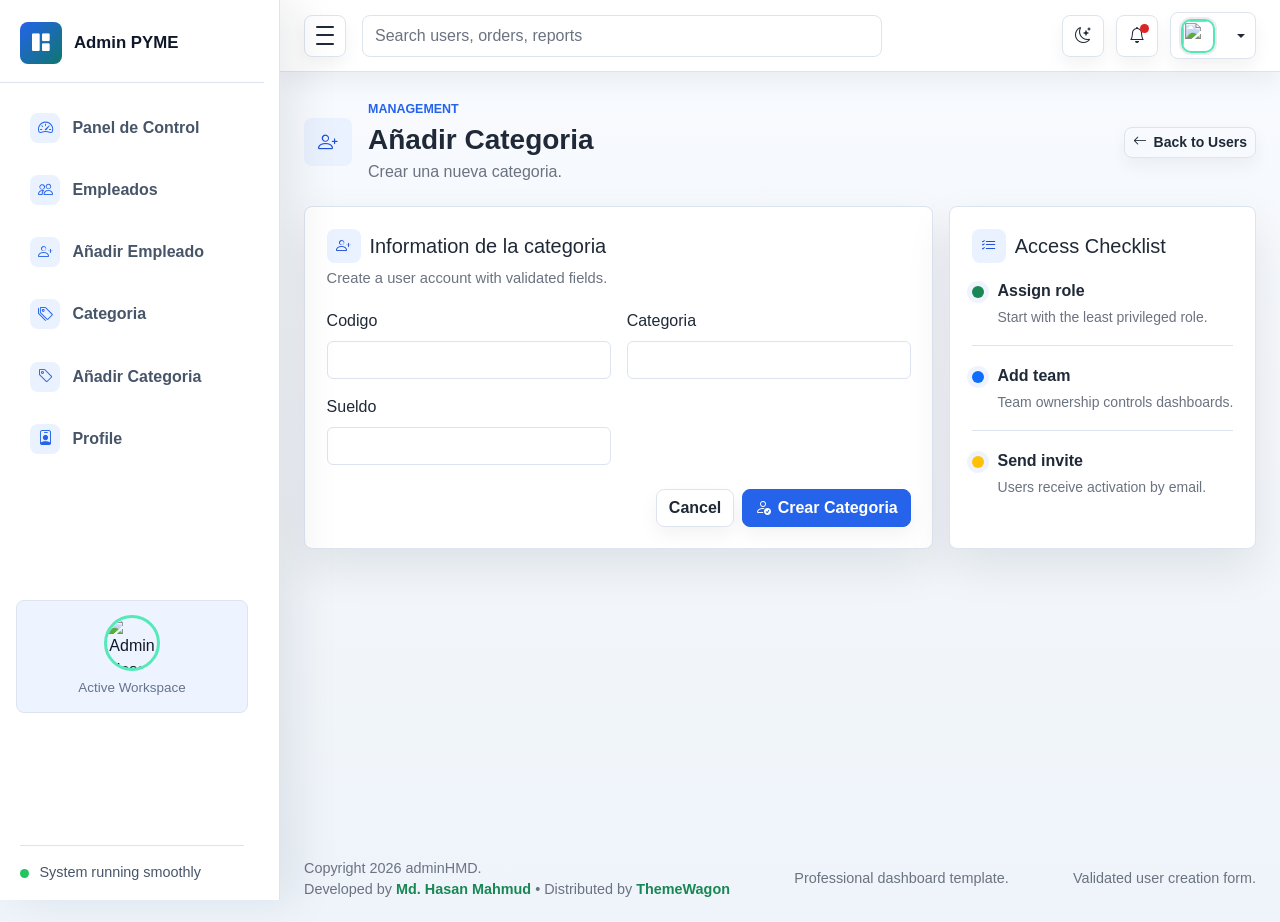
==== commit bc59b1ac: "actualizacion del log-out y correccion de errores" ====
--- a/Front-end2/adminhmd-1.0.0/html/addCategoria.html
+++ b/Front-end2/adminhmd-1.0.0/html/addCategoria.html
@@ -4,7 +4,7 @@
   <meta charset="UTF-8">
   <meta name="viewport" content="width=device-width, initial-scale=1.0">
   <meta name="description" content="adminHMD professional admin dashboard template">
-  <title>Añadir Categoria | adminHMD</title>
+  <title>Añadir Categoria | Admin PYME</title>
 
   <link rel="stylesheet" href="../assets/css/bootstrap.min.css">
   <link rel="stylesheet" href="../assets/vendors/bootstrap-icons/bootstrap-icons.css">
@@ -19,8 +19,7 @@
         <a class="brand-mark" href="index.html" aria-label="adminHMD dashboard">
           <span class="brand-icon"><i class="bi bi-grid-1x2-fill" aria-hidden="true"></i></span>
           <span class="brand-copy">
-            <span class="brand-title">adminHMD</span>
-            <span class="brand-subtitle">Admin Template</span>
+            <span class="brand-title">Admin PYME</span>
           </span>
         </a>
       </div>
@@ -112,7 +111,7 @@
                 <li><a class="dropdown-item" href="profile.html">Profile</a></li>
                 <li><a class="dropdown-item" href="settings.html">Account settings</a></li>
                 <li><hr class="dropdown-divider"></li>
-                <li><a class="dropdown-item" href="login.html">Sign out</a></li>
+                <li><a class="dropdown-item" href="#" id="btnLogout">Sign out</a></li>
               </ul>
             </div>
           </div>
@@ -172,6 +171,6 @@
   <script src="../assets/js/bootstrap.bundle.min.js"></script>
   <script src="../assets/js/main.js"></script>
   <script src="assets/js/categoria/addCategoria.js"></script>
-  <script src="assets/js/categoria/usuario.js"></script>
+  <script src="assets/js/logout.js"></script>
 </body>
 </html>
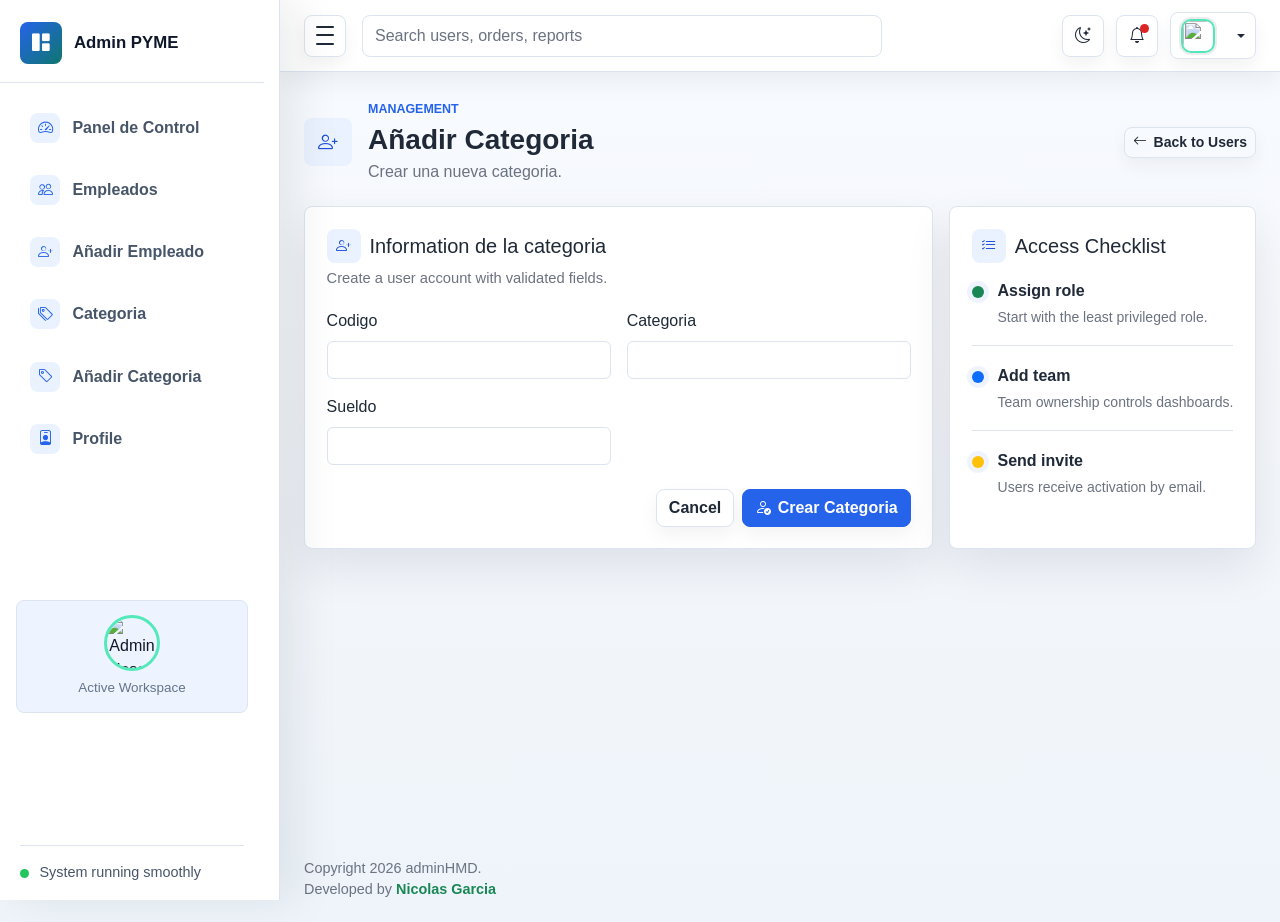
==== commit a9c48043: "Mejore la seccion de excepciones en el sistema" ====
--- a/Front-end2/adminhmd-1.0.0/html/addCategoria.html
+++ b/Front-end2/adminhmd-1.0.0/html/addCategoria.html
@@ -160,9 +160,7 @@
 
       <footer class="admin-footer">
         <div class="container-fluid px-3 px-lg-4">
-          <span>Copyright 2026 adminHMD. <br> Developed by <a target="_blank" class="fw-bold text-success" href="https://github.com/HasanMahmudDev">Md. Hasan Mahmud</a> • Distributed by <a target="_blank" class="fw-bold text-success" href="https://themewagon.com">ThemeWagon</a> </span>
-          <span>Professional dashboard template.</span>
-          <span>Validated user creation form.</span>
+          <span>Copyright 2026 adminHMD. <br> Developed by <a target="_blank" class="fw-bold text-success" href="https://github.com/NicolasAgustinDev">Nicolas Garcia</a></span>
         </div>
       </footer>
     </div>
